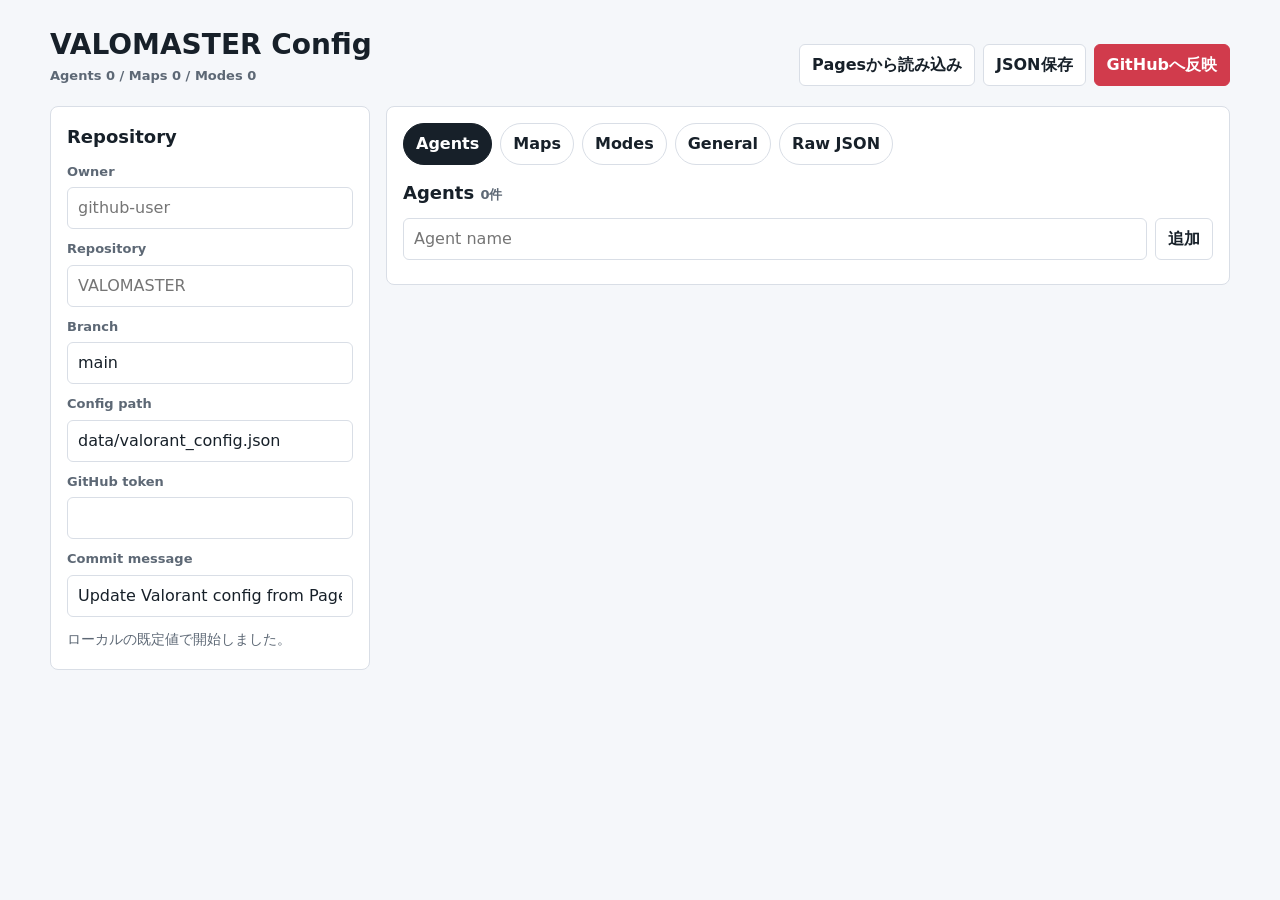
==== docs/index.html @ 6f4d8130 "Initial CyLine app" ====
<!doctype html>
<html lang="ja">
  <head>
    <meta charset="utf-8">
    <meta name="viewport" content="width=device-width, initial-scale=1">
    <title>VALOMASTER Config</title>
    <style>
      :root {
        color-scheme: light;
        --ink: #172029;
        --muted: #5d6875;
        --line: #d9dee6;
        --surface: #ffffff;
        --panel: #f5f7fa;
        --accent: #d13b4c;
        --accent-dark: #9f2230;
        --focus: #0b6bcb;
        --ok: #1d7f4f;
        --bad: #b3261e;
      }

      * {
        box-sizing: border-box;
      }

      body {
        margin: 0;
        background: var(--panel);
        color: var(--ink);
        font-family: system-ui, -apple-system, BlinkMacSystemFont, "Segoe UI", sans-serif;
        line-height: 1.5;
      }

      main {
        width: min(1180px, calc(100% - 32px));
        margin: 0 auto;
        padding: 24px 0 40px;
      }

      header {
        display: flex;
        align-items: end;
        justify-content: space-between;
        gap: 16px;
        margin-bottom: 20px;
      }

      h1 {
        margin: 0;
        font-size: 28px;
        font-weight: 760;
        letter-spacing: 0;
      }

      h2 {
        margin: 0 0 12px;
        font-size: 18px;
        letter-spacing: 0;
      }

      h3 {
        margin: 16px 0 8px;
        font-size: 15px;
        letter-spacing: 0;
      }

      .toolbar {
        display: flex;
        flex-wrap: wrap;
        gap: 8px;
        justify-content: flex-end;
      }

      .layout {
        display: grid;
        grid-template-columns: 320px minmax(0, 1fr);
        gap: 16px;
        align-items: start;
      }

      section,
      aside {
        background: var(--surface);
        border: 1px solid var(--line);
        border-radius: 8px;
        padding: 16px;
      }

      label {
        display: block;
        margin: 10px 0 6px;
        color: var(--muted);
        font-size: 13px;
        font-weight: 650;
      }

      input,
      select,
      textarea {
        width: 100%;
        min-height: 40px;
        border: 1px solid var(--line);
        border-radius: 6px;
        background: #fff;
        color: var(--ink);
        font: inherit;
        padding: 8px 10px;
      }

      textarea {
        min-height: 260px;
        resize: vertical;
        font-family: ui-monospace, SFMono-Regular, Consolas, "Liberation Mono", monospace;
        font-size: 13px;
      }

      input:focus,
      select:focus,
      textarea:focus,
      button:focus {
        outline: 3px solid color-mix(in srgb, var(--focus) 24%, transparent);
        outline-offset: 1px;
      }

      button {
        min-height: 38px;
        border: 1px solid var(--line);
        border-radius: 6px;
        background: #fff;
        color: var(--ink);
        font: inherit;
        font-weight: 650;
        padding: 8px 12px;
        cursor: pointer;
      }

      button.primary {
        border-color: var(--accent);
        background: var(--accent);
        color: #fff;
      }

      button.primary:hover {
        background: var(--accent-dark);
      }

      button:hover {
        border-color: #aab3bf;
      }

      button:disabled {
        opacity: 0.5;
        cursor: not-allowed;
      }

      .grid {
        display: grid;
        grid-template-columns: repeat(2, minmax(0, 1fr));
        gap: 12px;
      }

      .tabs {
        display: flex;
        flex-wrap: wrap;
        gap: 8px;
        margin-bottom: 14px;
      }

      .tab {
        border-radius: 999px;
      }

      .tab[aria-selected="true"] {
        border-color: var(--ink);
        background: var(--ink);
        color: #fff;
      }

      .add-row,
      .mode-row,
      .item-row {
        display: grid;
        gap: 8px;
        margin-bottom: 8px;
      }

      .add-row {
        grid-template-columns: minmax(0, 1fr) auto;
      }

      .mode-row {
        grid-template-columns: minmax(0, 1fr) minmax(0, 1fr) auto;
      }

      .item-row {
        grid-template-columns: minmax(0, 1fr) auto;
      }

      .danger {
        color: var(--bad);
      }

      .status {
        min-height: 24px;
        margin-top: 12px;
        color: var(--muted);
        font-size: 14px;
      }

      .status.ok {
        color: var(--ok);
      }

      .status.bad {
        color: var(--bad);
      }

      .count {
        color: var(--muted);
        font-size: 13px;
        font-weight: 650;
      }

      .hidden {
        display: none;
      }

      @media (max-width: 820px) {
        main {
          width: min(100% - 20px, 1180px);
          padding-top: 16px;
        }

        header,
        .layout {
          display: block;
        }

        .toolbar {
          justify-content: flex-start;
          margin-top: 12px;
        }

        aside {
          margin-bottom: 14px;
        }

        .grid,
        .mode-row {
          grid-template-columns: 1fr;
        }
      }
    </style>
  </head>
  <body>
    <main>
      <header>
        <div>
          <h1>VALOMASTER Config</h1>
          <div class="count" id="summaryText">未読み込み</div>
        </div>
        <div class="toolbar">
          <button id="loadPublicButton" type="button">Pagesから読み込み</button>
          <button id="downloadButton" type="button">JSON保存</button>
          <button class="primary" id="commitButton" type="button">GitHubへ反映</button>
        </div>
      </header>

      <div class="layout">
        <aside>
          <h2>Repository</h2>
          <label for="ownerInput">Owner</label>
          <input id="ownerInput" autocomplete="organization" placeholder="github-user">

          <label for="repoInput">Repository</label>
          <input id="repoInput" autocomplete="off" placeholder="VALOMASTER">

          <label for="branchInput">Branch</label>
          <input id="branchInput" autocomplete="off" value="main">

          <label for="pathInput">Config path</label>
          <input id="pathInput" autocomplete="off" value="data/valorant_config.json">

          <label for="tokenInput">GitHub token</label>
          <input id="tokenInput" type="password" autocomplete="off">

          <label for="messageInput">Commit message</label>
          <input id="messageInput" autocomplete="off" value="Update Valorant config from Pages editor">

          <div class="status" id="statusText"></div>
        </aside>

        <section>
          <div class="tabs" role="tablist" aria-label="編集カテゴリ">
            <button class="tab" id="agentsTab" type="button" role="tab" aria-selected="true">Agents</button>
            <button class="tab" id="mapsTab" type="button" role="tab" aria-selected="false">Maps</button>
            <button class="tab" id="modesTab" type="button" role="tab" aria-selected="false">Modes</button>
            <button class="tab" id="generalTab" type="button" role="tab" aria-selected="false">General</button>
            <button class="tab" id="rawTab" type="button" role="tab" aria-selected="false">Raw JSON</button>
          </div>

          <div id="agentsPanel">
            <h2>Agents <span class="count" id="agentsCount"></span></h2>
            <div class="add-row">
              <input id="agentInput" placeholder="Agent name">
              <button id="addAgentButton" type="button">追加</button>
            </div>
            <div id="agentsList"></div>
          </div>

          <div class="hidden" id="mapsPanel">
            <h2>Maps <span class="count" id="mapsCount"></span></h2>
            <div class="add-row">
              <input id="mapInput" placeholder="Map name">
              <button id="addMapButton" type="button">追加</button>
            </div>
            <div id="mapsList"></div>
          </div>

          <div class="hidden" id="modesPanel">
            <h2>Modes <span class="count" id="modesCount"></span></h2>
            <div class="mode-row">
              <input id="modeLabelInput" placeholder="Label">
              <input id="modeValueInput" placeholder="Value">
              <button id="addModeButton" type="button">追加</button>
            </div>
            <div id="modesList"></div>
          </div>

          <div class="hidden" id="generalPanel">
            <h2>General</h2>
            <div class="grid">
              <div>
                <label for="roleNameInput">Role name</label>
                <input id="roleNameInput">
              </div>
              <div>
                <label for="customModeValueInput">Custom mode value</label>
                <input id="customModeValueInput">
              </div>
              <div>
                <label for="maxPlayersInput">Max selected players</label>
                <input id="maxPlayersInput" type="number" min="1" max="25">
              </div>
              <div>
                <label for="pageSizeInput">Player select page size</label>
                <input id="pageSizeInput" type="number" min="1" max="25">
              </div>
              <div>
                <label for="timeoutInput">Setup timeout seconds</label>
                <input id="timeoutInput" type="number" min="1">
              </div>
              <div>
                <label for="noteMaxInput">Note max length</label>
                <input id="noteMaxInput" type="number" min="1" max="1000">
              </div>
            </div>
          </div>

          <div class="hidden" id="rawPanel">
            <h2>Raw JSON</h2>
            <textarea id="rawJsonInput" spellcheck="false"></textarea>
          </div>
        </section>
      </div>
    </main>

    <script>
      const defaultConfig = {
        role_name: "Valorant Player",
        custom_mode_value: "custom",
        max_selected_players: 10,
        player_select_page_size: 25,
        setup_timeout_seconds: 180,
        note_max_length: 1000,
        modes: [],
        maps: [],
        agents: []
      };

      const state = {
        config: structuredClone(defaultConfig),
        activePanel: "agents",
        remoteSha: null
      };

      const elements = {
        ownerInput: document.querySelector("#ownerInput"),
        repoInput: document.querySelector("#repoInput"),
        branchInput: document.querySelector("#branchInput"),
        pathInput: document.querySelector("#pathInput"),
        tokenInput: document.querySelector("#tokenInput"),
        messageInput: document.querySelector("#messageInput"),
        statusText: document.querySelector("#statusText"),
        summaryText: document.querySelector("#summaryText"),
        agentsList: document.querySelector("#agentsList"),
        mapsList: document.querySelector("#mapsList"),
        modesList: document.querySelector("#modesList"),
        agentsCount: document.querySelector("#agentsCount"),
        mapsCount: document.querySelector("#mapsCount"),
        modesCount: document.querySelector("#modesCount"),
        agentInput: document.querySelector("#agentInput"),
        mapInput: document.querySelector("#mapInput"),
        modeLabelInput: document.querySelector("#modeLabelInput"),
        modeValueInput: document.querySelector("#modeValueInput"),
        roleNameInput: document.querySelector("#roleNameInput"),
        customModeValueInput: document.querySelector("#customModeValueInput"),
        maxPlayersInput: document.querySelector("#maxPlayersInput"),
        pageSizeInput: document.querySelector("#pageSizeInput"),
        timeoutInput: document.querySelector("#timeoutInput"),
        noteMaxInput: document.querySelector("#noteMaxInput"),
        rawJsonInput: document.querySelector("#rawJsonInput")
      };

      function setStatus(message, tone = "") {
        elements.statusText.textContent = message;
        elements.statusText.className = `status ${tone}`.trim();
      }

      function cleanText(value) {
        return String(value ?? "").trim();
      }

      function toPositiveInteger(value, fallback) {
        const parsedValue = Number.parseInt(value, 10);
        if (!Number.isFinite(parsedValue) || parsedValue < 1) {
          return fallback;
        }
        return parsedValue;
      }

      function uniqueValues(values) {
        const seenValues = new Set();
        const uniqueItems = [];
        for (const value of values) {
          const cleanedValue = cleanText(value);
          const key = cleanedValue.toLocaleLowerCase();
          if (!cleanedValue || seenValues.has(key)) {
            continue;
          }
          seenValues.add(key);
          uniqueItems.push(cleanedValue);
        }
        return uniqueItems;
      }

      function normalizeConfig(rawConfig) {
        const nextConfig = { ...defaultConfig, ...rawConfig };
        nextConfig.modes = Array.isArray(rawConfig.modes) ? rawConfig.modes : [];
        nextConfig.modes = nextConfig.modes
          .map((mode) => ({
            label: cleanText(mode.label),
            value: cleanText(mode.value)
          }))
          .filter((mode) => mode.label && mode.value);
        nextConfig.maps = uniqueValues(Array.isArray(rawConfig.maps) ? rawConfig.maps : []);
        nextConfig.agents = uniqueValues(Array.isArray(rawConfig.agents) ? rawConfig.agents : []);
        nextConfig.role_name = cleanText(nextConfig.role_name) || defaultConfig.role_name;
        nextConfig.custom_mode_value = cleanText(nextConfig.custom_mode_value) || defaultConfig.custom_mode_value;
        nextConfig.max_selected_players = Math.min(
          25,
          toPositiveInteger(nextConfig.max_selected_players, defaultConfig.max_selected_players)
        );
        nextConfig.player_select_page_size = Math.min(
          25,
          toPositiveInteger(nextConfig.player_select_page_size, defaultConfig.player_select_page_size)
        );
        nextConfig.setup_timeout_seconds = toPositiveInteger(
          nextConfig.setup_timeout_seconds,
          defaultConfig.setup_timeout_seconds
        );
        nextConfig.note_max_length = Math.min(
          1000,
          toPositiveInteger(nextConfig.note_max_length, defaultConfig.note_max_length)
        );
        return nextConfig;
      }

      function readGeneralInputs() {
        state.config.role_name = cleanText(elements.roleNameInput.value) || defaultConfig.role_name;
        state.config.custom_mode_value = cleanText(elements.customModeValueInput.value) || defaultConfig.custom_mode_value;
        state.config.max_selected_players = Math.min(
          25,
          toPositiveInteger(elements.maxPlayersInput.value, defaultConfig.max_selected_players)
        );
        state.config.player_select_page_size = Math.min(
          25,
          toPositiveInteger(elements.pageSizeInput.value, defaultConfig.player_select_page_size)
        );
        state.config.setup_timeout_seconds = toPositiveInteger(
          elements.timeoutInput.value,
          defaultConfig.setup_timeout_seconds
        );
        state.config.note_max_length = Math.min(
          1000,
          toPositiveInteger(elements.noteMaxInput.value, defaultConfig.note_max_length)
        );
      }

      function applyRawJsonIfActive() {
        if (state.activePanel !== "raw") {
          return true;
        }

        try {
          state.config = normalizeConfig(JSON.parse(elements.rawJsonInput.value));
          return true;
        } catch (error) {
          setStatus(`JSONの形式が正しくありません: ${error.message}`, "bad");
          return false;
        }
      }

      function renderItemList(container, items, onChange, onRemove) {
        container.replaceChildren();
        items.forEach((item, itemIndex) => {
          const row = document.createElement("div");
          row.className = "item-row";

          const input = document.createElement("input");
          input.value = item;
          input.addEventListener("input", () => {
            onChange(itemIndex, input.value);
          });

          const removeButton = document.createElement("button");
          removeButton.type = "button";
          removeButton.className = "danger";
          removeButton.textContent = "削除";
          removeButton.addEventListener("click", () => onRemove(itemIndex));

          row.append(input, removeButton);
          container.append(row);
        });
      }

      function renderModesList() {
        elements.modesList.replaceChildren();
        state.config.modes.forEach((mode, modeIndex) => {
          const row = document.createElement("div");
          row.className = "mode-row";

          const labelInput = document.createElement("input");
          labelInput.value = mode.label;
          labelInput.addEventListener("input", () => {
            state.config.modes[modeIndex].label = labelInput.value;
            renderRawJson();
          });

          const valueInput = document.createElement("input");
          valueInput.value = mode.value;
          valueInput.addEventListener("input", () => {
            state.config.modes[modeIndex].value = valueInput.value;
            renderRawJson();
          });

          const removeButton = document.createElement("button");
          removeButton.type = "button";
          removeButton.className = "danger";
          removeButton.textContent = "削除";
          removeButton.addEventListener("click", () => {
            state.config.modes.splice(modeIndex, 1);
            renderAll();
          });

          row.append(labelInput, valueInput, removeButton);
          elements.modesList.append(row);
        });
      }

      function renderGeneral() {
        elements.roleNameInput.value = state.config.role_name;
        elements.customModeValueInput.value = state.config.custom_mode_value;
        elements.maxPlayersInput.value = state.config.max_selected_players;
        elements.pageSizeInput.value = state.config.player_select_page_size;
        elements.timeoutInput.value = state.config.setup_timeout_seconds;
        elements.noteMaxInput.value = state.config.note_max_length;
      }

      function renderRawJson() {
        elements.rawJsonInput.value = JSON.stringify(state.config, null, 2);
      }

      function renderSummary() {
        elements.agentsCount.textContent = `${state.config.agents.length}件`;
        elements.mapsCount.textContent = `${state.config.maps.length}件`;
        elements.modesCount.textContent = `${state.config.modes.length}件`;
        elements.summaryText.textContent =
          `Agents ${state.config.agents.length} / Maps ${state.config.maps.length} / Modes ${state.config.modes.length}`;
      }

      function renderAll() {
        state.config = normalizeConfig(state.config);
        renderItemList(
          elements.agentsList,
          state.config.agents,
          (index, value) => {
            state.config.agents[index] = value;
            renderRawJson();
          },
          (index) => {
            state.config.agents.splice(index, 1);
            renderAll();
          }
        );
        renderItemList(
          elements.mapsList,
          state.config.maps,
          (index, value) => {
            state.config.maps[index] = value;
            renderRawJson();
          },
          (index) => {
            state.config.maps.splice(index, 1);
            renderAll();
          }
        );
        renderModesList();
        renderGeneral();
        renderRawJson();
        renderSummary();
      }

      function switchPanel(panelName) {
        readGeneralInputs();
        if (!applyRawJsonIfActive()) {
          return;
        }

        state.activePanel = panelName;
        for (const panel of ["agents", "maps", "modes", "general", "raw"]) {
          document.querySelector(`#${panel}Panel`).classList.toggle("hidden", panel !== panelName);
          document.querySelector(`#${panel}Tab`).setAttribute("aria-selected", String(panel === panelName));
        }
        renderAll();
      }

      function addSimpleItem(fieldName, inputElement) {
        const nextValue = cleanText(inputElement.value);
        if (!nextValue) {
          return;
        }
        state.config[fieldName].push(nextValue);
        inputElement.value = "";
        renderAll();
      }

      function encodeBase64Utf8(text) {
        const bytes = new TextEncoder().encode(text);
        let binaryText = "";
        for (const byte of bytes) {
          binaryText += String.fromCharCode(byte);
        }
        return btoa(binaryText);
      }

      function decodeBase64Utf8(text) {
        const binaryText = atob(text.replace(/\s/g, ""));
        const bytes = new Uint8Array(binaryText.length);
        for (let index = 0; index < binaryText.length; index += 1) {
          bytes[index] = binaryText.charCodeAt(index);
        }
        return new TextDecoder().decode(bytes);
      }

      function getRepositorySettings() {
        const settings = {
          owner: cleanText(elements.ownerInput.value),
          repo: cleanText(elements.repoInput.value),
          branch: cleanText(elements.branchInput.value) || "main",
          path: cleanText(elements.pathInput.value) || "data/valorant_config.json",
          token: elements.tokenInput.value,
          message: cleanText(elements.messageInput.value) || "Update Valorant config from Pages editor"
        };
        localStorage.setItem("valomaster-pages-settings", JSON.stringify({
          owner: settings.owner,
          repo: settings.repo,
          branch: settings.branch,
          path: settings.path,
          message: settings.message
        }));
        return settings;
      }

      function restoreRepositorySettings() {
        const savedSettings = localStorage.getItem("valomaster-pages-settings");
        if (!savedSettings) {
          return;
        }

        try {
          const settings = JSON.parse(savedSettings);
          elements.ownerInput.value = settings.owner || "";
          elements.repoInput.value = settings.repo || "";
          elements.branchInput.value = settings.branch || "main";
          elements.pathInput.value = settings.path || "data/valorant_config.json";
          elements.messageInput.value = settings.message || "Update Valorant config from Pages editor";
        } catch {
          localStorage.removeItem("valomaster-pages-settings");
        }
      }

      function createGitHubHeaders(token) {
        const headers = {
          Accept: "application/vnd.github+json",
          "X-GitHub-Api-Version": "2026-03-10"
        };
        if (token) {
          headers.Authorization = `Bearer ${token}`;
        }
        return headers;
      }

      async function fetchGitHubConfig(settings) {
        const url = new URL(`https://api.github.com/repos/${settings.owner}/${settings.repo}/contents/${settings.path}`);
        url.searchParams.set("ref", settings.branch);
        const response = await fetch(url, {
          headers: createGitHubHeaders(settings.token)
        });
        if (!response.ok) {
          throw new Error(`GitHubから読み込めませんでした: ${response.status}`);
        }

        const payload = await response.json();
        state.remoteSha = payload.sha;
        return JSON.parse(decodeBase64Utf8(payload.content));
      }

      async function commitGitHubConfig(settings) {
        if (!settings.owner || !settings.repo || !settings.token) {
          throw new Error("Owner、Repository、GitHub token を入力してください。");
        }

        const currentConfig = await fetchGitHubConfig(settings);
        state.config = normalizeConfig({ ...currentConfig, ...state.config });
        const content = encodeBase64Utf8(`${JSON.stringify(state.config, null, 2)}\n`);
        const response = await fetch(
          `https://api.github.com/repos/${settings.owner}/${settings.repo}/contents/${settings.path}`,
          {
            method: "PUT",
            headers: createGitHubHeaders(settings.token),
            body: JSON.stringify({
              message: settings.message,
              content,
              sha: state.remoteSha,
              branch: settings.branch
            })
          }
        );

        if (!response.ok) {
          const errorText = await response.text();
          throw new Error(`GitHubへ反映できませんでした: ${response.status} ${errorText}`);
        }

        const payload = await response.json();
        state.remoteSha = payload.content.sha;
      }

      async function loadPublicConfig() {
        const response = await fetch("data/valorant_config.json", { cache: "no-store" });
        if (!response.ok) {
          throw new Error(`Pagesから読み込めませんでした: ${response.status}`);
        }
        return response.json();
      }

      function downloadJson() {
        readGeneralInputs();
        if (!applyRawJsonIfActive()) {
          return;
        }

        state.config = normalizeConfig(state.config);
        const blob = new Blob([`${JSON.stringify(state.config, null, 2)}\n`], {
          type: "application/json"
        });
        const link = document.createElement("a");
        link.href = URL.createObjectURL(blob);
        link.download = "valorant_config.json";
        link.click();
        URL.revokeObjectURL(link.href);
      }

      document.querySelectorAll(".tab").forEach((tabButton) => {
        tabButton.addEventListener("click", () => {
          switchPanel(tabButton.id.replace("Tab", ""));
        });
      });

      document.querySelector("#loadPublicButton").addEventListener("click", async () => {
        try {
          state.config = normalizeConfig(await loadPublicConfig());
          state.remoteSha = null;
          renderAll();
          setStatus("Pagesから読み込みました。", "ok");
        } catch (error) {
          setStatus(error.message, "bad");
        }
      });

      document.querySelector("#downloadButton").addEventListener("click", downloadJson);

      document.querySelector("#commitButton").addEventListener("click", async () => {
        readGeneralInputs();
        if (!applyRawJsonIfActive()) {
          return;
        }

        try {
          await commitGitHubConfig(getRepositorySettings());
          renderAll();
          setStatus("GitHubへ反映しました。", "ok");
        } catch (error) {
          setStatus(error.message, "bad");
        }
      });

      document.querySelector("#addAgentButton").addEventListener("click", () => {
        addSimpleItem("agents", elements.agentInput);
      });

      document.querySelector("#addMapButton").addEventListener("click", () => {
        addSimpleItem("maps", elements.mapInput);
      });

      document.querySelector("#addModeButton").addEventListener("click", () => {
        const label = cleanText(elements.modeLabelInput.value);
        const value = cleanText(elements.modeValueInput.value);
        if (!label || !value) {
          return;
        }
        state.config.modes.push({ label, value });
        elements.modeLabelInput.value = "";
        elements.modeValueInput.value = "";
        renderAll();
      });

      [
        elements.roleNameInput,
        elements.customModeValueInput,
        elements.maxPlayersInput,
        elements.pageSizeInput,
        elements.timeoutInput,
        elements.noteMaxInput
      ].forEach((inputElement) => {
        inputElement.addEventListener("input", () => {
          readGeneralInputs();
          renderRawJson();
          renderSummary();
        });
      });

      restoreRepositorySettings();
      renderAll();
      loadPublicConfig()
        .then((config) => {
          state.config = normalizeConfig(config);
          renderAll();
          setStatus("Pages設定を読み込みました。", "ok");
        })
        .catch(() => {
          setStatus("ローカルの既定値で開始しました。");
        });
    </script>
  </body>
</html>
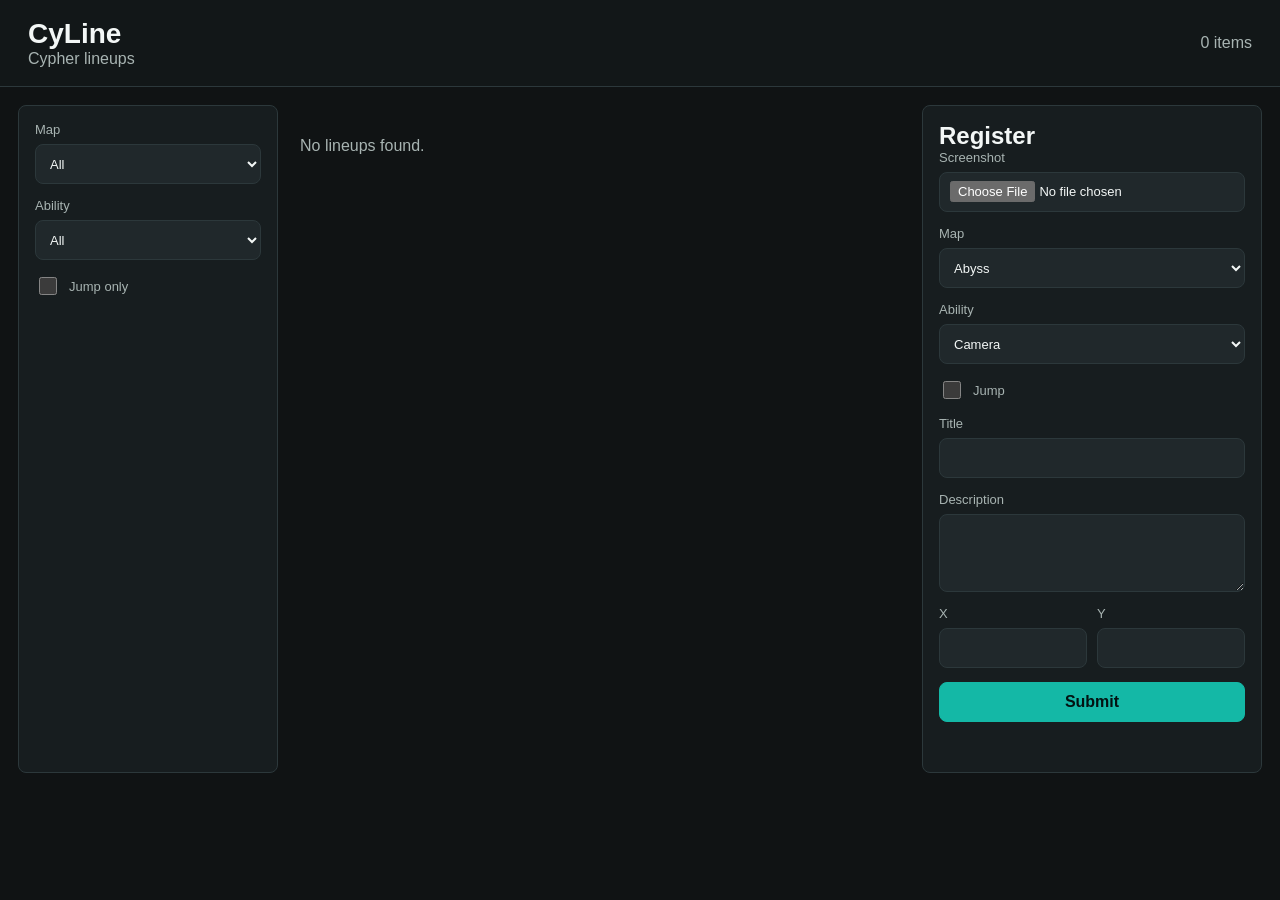
==== commit a702fcb1: "Initial CyLine app" ====
--- a/docs/index.html
+++ b/docs/index.html
@@ -3,865 +3,103 @@
   <head>
     <meta charset="utf-8">
     <meta name="viewport" content="width=device-width, initial-scale=1">
-    <title>VALOMASTER Config</title>
-    <style>
-      :root {
-        color-scheme: light;
-        --ink: #172029;
-        --muted: #5d6875;
-        --line: #d9dee6;
-        --surface: #ffffff;
-        --panel: #f5f7fa;
-        --accent: #d13b4c;
-        --accent-dark: #9f2230;
-        --focus: #0b6bcb;
-        --ok: #1d7f4f;
-        --bad: #b3261e;
-      }
-
-      * {
-        box-sizing: border-box;
-      }
-
-      body {
-        margin: 0;
-        background: var(--panel);
-        color: var(--ink);
-        font-family: system-ui, -apple-system, BlinkMacSystemFont, "Segoe UI", sans-serif;
-        line-height: 1.5;
-      }
-
-      main {
-        width: min(1180px, calc(100% - 32px));
-        margin: 0 auto;
-        padding: 24px 0 40px;
-      }
-
-      header {
-        display: flex;
-        align-items: end;
-        justify-content: space-between;
-        gap: 16px;
-        margin-bottom: 20px;
-      }
-
-      h1 {
-        margin: 0;
-        font-size: 28px;
-        font-weight: 760;
-        letter-spacing: 0;
-      }
-
-      h2 {
-        margin: 0 0 12px;
-        font-size: 18px;
-        letter-spacing: 0;
-      }
-
-      h3 {
-        margin: 16px 0 8px;
-        font-size: 15px;
-        letter-spacing: 0;
-      }
-
-      .toolbar {
-        display: flex;
-        flex-wrap: wrap;
-        gap: 8px;
-        justify-content: flex-end;
-      }
-
-      .layout {
-        display: grid;
-        grid-template-columns: 320px minmax(0, 1fr);
-        gap: 16px;
-        align-items: start;
-      }
-
-      section,
-      aside {
-        background: var(--surface);
-        border: 1px solid var(--line);
-        border-radius: 8px;
-        padding: 16px;
-      }
-
-      label {
-        display: block;
-        margin: 10px 0 6px;
-        color: var(--muted);
-        font-size: 13px;
-        font-weight: 650;
-      }
-
-      input,
-      select,
-      textarea {
-        width: 100%;
-        min-height: 40px;
-        border: 1px solid var(--line);
-        border-radius: 6px;
-        background: #fff;
-        color: var(--ink);
-        font: inherit;
-        padding: 8px 10px;
-      }
-
-      textarea {
-        min-height: 260px;
-        resize: vertical;
-        font-family: ui-monospace, SFMono-Regular, Consolas, "Liberation Mono", monospace;
-        font-size: 13px;
-      }
-
-      input:focus,
-      select:focus,
-      textarea:focus,
-      button:focus {
-        outline: 3px solid color-mix(in srgb, var(--focus) 24%, transparent);
-        outline-offset: 1px;
-      }
-
-      button {
-        min-height: 38px;
-        border: 1px solid var(--line);
-        border-radius: 6px;
-        background: #fff;
-        color: var(--ink);
-        font: inherit;
-        font-weight: 650;
-        padding: 8px 12px;
-        cursor: pointer;
-      }
-
-      button.primary {
-        border-color: var(--accent);
-        background: var(--accent);
-        color: #fff;
-      }
-
-      button.primary:hover {
-        background: var(--accent-dark);
-      }
-
-      button:hover {
-        border-color: #aab3bf;
-      }
-
-      button:disabled {
-        opacity: 0.5;
-        cursor: not-allowed;
-      }
-
-      .grid {
-        display: grid;
-        grid-template-columns: repeat(2, minmax(0, 1fr));
-        gap: 12px;
-      }
-
-      .tabs {
-        display: flex;
-        flex-wrap: wrap;
-        gap: 8px;
-        margin-bottom: 14px;
-      }
-
-      .tab {
-        border-radius: 999px;
-      }
-
-      .tab[aria-selected="true"] {
-        border-color: var(--ink);
-        background: var(--ink);
-        color: #fff;
-      }
-
-      .add-row,
-      .mode-row,
-      .item-row {
-        display: grid;
-        gap: 8px;
-        margin-bottom: 8px;
-      }
-
-      .add-row {
-        grid-template-columns: minmax(0, 1fr) auto;
-      }
-
-      .mode-row {
-        grid-template-columns: minmax(0, 1fr) minmax(0, 1fr) auto;
-      }
-
-      .item-row {
-        grid-template-columns: minmax(0, 1fr) auto;
-      }
-
-      .danger {
-        color: var(--bad);
-      }
-
-      .status {
-        min-height: 24px;
-        margin-top: 12px;
-        color: var(--muted);
-        font-size: 14px;
-      }
-
-      .status.ok {
-        color: var(--ok);
-      }
-
-      .status.bad {
-        color: var(--bad);
-      }
-
-      .count {
-        color: var(--muted);
-        font-size: 13px;
-        font-weight: 650;
-      }
-
-      .hidden {
-        display: none;
-      }
-
-      @media (max-width: 820px) {
-        main {
-          width: min(100% - 20px, 1180px);
-          padding-top: 16px;
-        }
-
-        header,
-        .layout {
-          display: block;
-        }
-
-        .toolbar {
-          justify-content: flex-start;
-          margin-top: 12px;
-        }
-
-        aside {
-          margin-bottom: 14px;
-        }
-
-        .grid,
-        .mode-row {
-          grid-template-columns: 1fr;
-        }
-      }
-    </style>
+    <title>CyLine</title>
+    <link rel="stylesheet" href="styles.css">
   </head>
   <body>
-    <main>
-      <header>
-        <div>
-          <h1>VALOMASTER Config</h1>
-          <div class="count" id="summaryText">未読み込み</div>
-        </div>
-        <div class="toolbar">
-          <button id="loadPublicButton" type="button">Pagesから読み込み</button>
-          <button id="downloadButton" type="button">JSON保存</button>
-          <button class="primary" id="commitButton" type="button">GitHubへ反映</button>
-        </div>
-      </header>
+    <header class="topbar">
+      <div>
+        <h1>CyLine</h1>
+        <p>Cypher lineups</p>
+      </div>
+      <div class="status" id="statusText">Loading</div>
+    </header>
 
-      <div class="layout">
-        <aside>
-          <h2>Repository</h2>
-          <label for="ownerInput">Owner</label>
-          <input id="ownerInput" autocomplete="organization" placeholder="github-user">
+    <main class="layout">
+      <section class="panel filters">
+        <label>
+          Map
+          <select id="mapFilter"></select>
+        </label>
+        <label>
+          Ability
+          <select id="abilityFilter">
+            <option value="">All</option>
+            <option value="camera">Camera</option>
+            <option value="cage">Cyber Cage</option>
+            <option value="wire">Trapwire</option>
+          </select>
+        </label>
+        <label class="checkbox-row">
+          <input type="checkbox" id="jumpFilter">
+          Jump only
+        </label>
+      </section>
 
-          <label for="repoInput">Repository</label>
-          <input id="repoInput" autocomplete="off" placeholder="VALOMASTER">
+      <section class="content">
+        <div class="lineup-grid" id="lineupGrid"></div>
+      </section>
 
-          <label for="branchInput">Branch</label>
-          <input id="branchInput" autocomplete="off" value="main">
-
-          <label for="pathInput">Config path</label>
-          <input id="pathInput" autocomplete="off" value="data/valorant_config.json">
-
-          <label for="tokenInput">GitHub token</label>
-          <input id="tokenInput" type="password" autocomplete="off">
-
-          <label for="messageInput">Commit message</label>
-          <input id="messageInput" autocomplete="off" value="Update Valorant config from Pages editor">
-
-          <div class="status" id="statusText"></div>
-        </aside>
-
-        <section>
-          <div class="tabs" role="tablist" aria-label="編集カテゴリ">
-            <button class="tab" id="agentsTab" type="button" role="tab" aria-selected="true">Agents</button>
-            <button class="tab" id="mapsTab" type="button" role="tab" aria-selected="false">Maps</button>
-            <button class="tab" id="modesTab" type="button" role="tab" aria-selected="false">Modes</button>
-            <button class="tab" id="generalTab" type="button" role="tab" aria-selected="false">General</button>
-            <button class="tab" id="rawTab" type="button" role="tab" aria-selected="false">Raw JSON</button>
+      <section class="panel register-panel">
+        <h2>Register</h2>
+        <form id="registerForm">
+          <label>
+            Screenshot
+            <input type="file" name="screenshot" accept="image/png,image/jpeg,image/webp" required>
+          </label>
+          <label>
+            Map
+            <select name="map" id="registerMap" required></select>
+          </label>
+          <label>
+            Ability
+            <select name="ability" required>
+              <option value="camera">Camera</option>
+              <option value="cage">Cyber Cage</option>
+              <option value="wire">Trapwire</option>
+            </select>
+          </label>
+          <label class="checkbox-row">
+            <input type="checkbox" name="jump">
+            Jump
+          </label>
+          <label>
+            Title
+            <input type="text" name="title" maxlength="120">
+          </label>
+          <label>
+            Description
+            <textarea name="description" rows="4" maxlength="1200"></textarea>
+          </label>
+          <div class="coordinate-row">
+            <label>
+              X
+              <input type="number" name="position_x" min="0" max="100" step="0.01">
+            </label>
+            <label>
+              Y
+              <input type="number" name="position_y" min="0" max="100" step="0.01">
+            </label>
           </div>
-
-          <div id="agentsPanel">
-            <h2>Agents <span class="count" id="agentsCount"></span></h2>
-            <div class="add-row">
-              <input id="agentInput" placeholder="Agent name">
-              <button id="addAgentButton" type="button">追加</button>
-            </div>
-            <div id="agentsList"></div>
-          </div>
-
-          <div class="hidden" id="mapsPanel">
-            <h2>Maps <span class="count" id="mapsCount"></span></h2>
-            <div class="add-row">
-              <input id="mapInput" placeholder="Map name">
-              <button id="addMapButton" type="button">追加</button>
-            </div>
-            <div id="mapsList"></div>
-          </div>
-
-          <div class="hidden" id="modesPanel">
-            <h2>Modes <span class="count" id="modesCount"></span></h2>
-            <div class="mode-row">
-              <input id="modeLabelInput" placeholder="Label">
-              <input id="modeValueInput" placeholder="Value">
-              <button id="addModeButton" type="button">追加</button>
-            </div>
-            <div id="modesList"></div>
-          </div>
-
-          <div class="hidden" id="generalPanel">
-            <h2>General</h2>
-            <div class="grid">
-              <div>
-                <label for="roleNameInput">Role name</label>
-                <input id="roleNameInput">
-              </div>
-              <div>
-                <label for="customModeValueInput">Custom mode value</label>
-                <input id="customModeValueInput">
-              </div>
-              <div>
-                <label for="maxPlayersInput">Max selected players</label>
-                <input id="maxPlayersInput" type="number" min="1" max="25">
-              </div>
-              <div>
-                <label for="pageSizeInput">Player select page size</label>
-                <input id="pageSizeInput" type="number" min="1" max="25">
-              </div>
-              <div>
-                <label for="timeoutInput">Setup timeout seconds</label>
-                <input id="timeoutInput" type="number" min="1">
-              </div>
-              <div>
-                <label for="noteMaxInput">Note max length</label>
-                <input id="noteMaxInput" type="number" min="1" max="1000">
-              </div>
-            </div>
-          </div>
-
-          <div class="hidden" id="rawPanel">
-            <h2>Raw JSON</h2>
-            <textarea id="rawJsonInput" spellcheck="false"></textarea>
-          </div>
-        </section>
-      </div>
+          <button type="submit">Submit</button>
+          <p class="form-result" id="formResult"></p>
+        </form>
+      </section>
     </main>
 
-    <script>
-      const defaultConfig = {
-        role_name: "Valorant Player",
-        custom_mode_value: "custom",
-        max_selected_players: 10,
-        player_select_page_size: 25,
-        setup_timeout_seconds: 180,
-        note_max_length: 1000,
-        modes: [],
-        maps: [],
-        agents: []
-      };
+    <dialog id="detailDialog">
+      <article class="detail">
+        <button class="close-button" id="closeDialog" aria-label="Close">x</button>
+        <img id="detailImage" alt="">
+        <div>
+          <h2 id="detailTitle"></h2>
+          <dl id="detailMeta"></dl>
+          <p id="detailDescription"></p>
+        </div>
+      </article>
+    </dialog>
 
-      const state = {
-        config: structuredClone(defaultConfig),
-        activePanel: "agents",
-        remoteSha: null
-      };
-
-      const elements = {
-        ownerInput: document.querySelector("#ownerInput"),
-        repoInput: document.querySelector("#repoInput"),
-        branchInput: document.querySelector("#branchInput"),
-        pathInput: document.querySelector("#pathInput"),
-        tokenInput: document.querySelector("#tokenInput"),
-        messageInput: document.querySelector("#messageInput"),
-        statusText: document.querySelector("#statusText"),
-        summaryText: document.querySelector("#summaryText"),
-        agentsList: document.querySelector("#agentsList"),
-        mapsList: document.querySelector("#mapsList"),
-        modesList: document.querySelector("#modesList"),
-        agentsCount: document.querySelector("#agentsCount"),
-        mapsCount: document.querySelector("#mapsCount"),
-        modesCount: document.querySelector("#modesCount"),
-        agentInput: document.querySelector("#agentInput"),
-        mapInput: document.querySelector("#mapInput"),
-        modeLabelInput: document.querySelector("#modeLabelInput"),
-        modeValueInput: document.querySelector("#modeValueInput"),
-        roleNameInput: document.querySelector("#roleNameInput"),
-        customModeValueInput: document.querySelector("#customModeValueInput"),
-        maxPlayersInput: document.querySelector("#maxPlayersInput"),
-        pageSizeInput: document.querySelector("#pageSizeInput"),
-        timeoutInput: document.querySelector("#timeoutInput"),
-        noteMaxInput: document.querySelector("#noteMaxInput"),
-        rawJsonInput: document.querySelector("#rawJsonInput")
-      };
-
-      function setStatus(message, tone = "") {
-        elements.statusText.textContent = message;
-        elements.statusText.className = `status ${tone}`.trim();
-      }
-
-      function cleanText(value) {
-        return String(value ?? "").trim();
-      }
-
-      function toPositiveInteger(value, fallback) {
-        const parsedValue = Number.parseInt(value, 10);
-        if (!Number.isFinite(parsedValue) || parsedValue < 1) {
-          return fallback;
-        }
-        return parsedValue;
-      }
-
-      function uniqueValues(values) {
-        const seenValues = new Set();
-        const uniqueItems = [];
-        for (const value of values) {
-          const cleanedValue = cleanText(value);
-          const key = cleanedValue.toLocaleLowerCase();
-          if (!cleanedValue || seenValues.has(key)) {
-            continue;
-          }
-          seenValues.add(key);
-          uniqueItems.push(cleanedValue);
-        }
-        return uniqueItems;
-      }
-
-      function normalizeConfig(rawConfig) {
-        const nextConfig = { ...defaultConfig, ...rawConfig };
-        nextConfig.modes = Array.isArray(rawConfig.modes) ? rawConfig.modes : [];
-        nextConfig.modes = nextConfig.modes
-          .map((mode) => ({
-            label: cleanText(mode.label),
-            value: cleanText(mode.value)
-          }))
-          .filter((mode) => mode.label && mode.value);
-        nextConfig.maps = uniqueValues(Array.isArray(rawConfig.maps) ? rawConfig.maps : []);
-        nextConfig.agents = uniqueValues(Array.isArray(rawConfig.agents) ? rawConfig.agents : []);
-        nextConfig.role_name = cleanText(nextConfig.role_name) || defaultConfig.role_name;
-        nextConfig.custom_mode_value = cleanText(nextConfig.custom_mode_value) || defaultConfig.custom_mode_value;
-        nextConfig.max_selected_players = Math.min(
-          25,
-          toPositiveInteger(nextConfig.max_selected_players, defaultConfig.max_selected_players)
-        );
-        nextConfig.player_select_page_size = Math.min(
-          25,
-          toPositiveInteger(nextConfig.player_select_page_size, defaultConfig.player_select_page_size)
-        );
-        nextConfig.setup_timeout_seconds = toPositiveInteger(
-          nextConfig.setup_timeout_seconds,
-          defaultConfig.setup_timeout_seconds
-        );
-        nextConfig.note_max_length = Math.min(
-          1000,
-          toPositiveInteger(nextConfig.note_max_length, defaultConfig.note_max_length)
-        );
-        return nextConfig;
-      }
-
-      function readGeneralInputs() {
-        state.config.role_name = cleanText(elements.roleNameInput.value) || defaultConfig.role_name;
-        state.config.custom_mode_value = cleanText(elements.customModeValueInput.value) || defaultConfig.custom_mode_value;
-        state.config.max_selected_players = Math.min(
-          25,
-          toPositiveInteger(elements.maxPlayersInput.value, defaultConfig.max_selected_players)
-        );
-        state.config.player_select_page_size = Math.min(
-          25,
-          toPositiveInteger(elements.pageSizeInput.value, defaultConfig.player_select_page_size)
-        );
-        state.config.setup_timeout_seconds = toPositiveInteger(
-          elements.timeoutInput.value,
-          defaultConfig.setup_timeout_seconds
-        );
-        state.config.note_max_length = Math.min(
-          1000,
-          toPositiveInteger(elements.noteMaxInput.value, defaultConfig.note_max_length)
-        );
-      }
-
-      function applyRawJsonIfActive() {
-        if (state.activePanel !== "raw") {
-          return true;
-        }
-
-        try {
-          state.config = normalizeConfig(JSON.parse(elements.rawJsonInput.value));
-          return true;
-        } catch (error) {
-          setStatus(`JSONの形式が正しくありません: ${error.message}`, "bad");
-          return false;
-        }
-      }
-
-      function renderItemList(container, items, onChange, onRemove) {
-        container.replaceChildren();
-        items.forEach((item, itemIndex) => {
-          const row = document.createElement("div");
-          row.className = "item-row";
-
-          const input = document.createElement("input");
-          input.value = item;
-          input.addEventListener("input", () => {
-            onChange(itemIndex, input.value);
-          });
-
-          const removeButton = document.createElement("button");
-          removeButton.type = "button";
-          removeButton.className = "danger";
-          removeButton.textContent = "削除";
-          removeButton.addEventListener("click", () => onRemove(itemIndex));
-
-          row.append(input, removeButton);
-          container.append(row);
-        });
-      }
-
-      function renderModesList() {
-        elements.modesList.replaceChildren();
-        state.config.modes.forEach((mode, modeIndex) => {
-          const row = document.createElement("div");
-          row.className = "mode-row";
-
-          const labelInput = document.createElement("input");
-          labelInput.value = mode.label;
-          labelInput.addEventListener("input", () => {
-            state.config.modes[modeIndex].label = labelInput.value;
-            renderRawJson();
-          });
-
-          const valueInput = document.createElement("input");
-          valueInput.value = mode.value;
-          valueInput.addEventListener("input", () => {
-            state.config.modes[modeIndex].value = valueInput.value;
-            renderRawJson();
-          });
-
-          const removeButton = document.createElement("button");
-          removeButton.type = "button";
-          removeButton.className = "danger";
-          removeButton.textContent = "削除";
-          removeButton.addEventListener("click", () => {
-            state.config.modes.splice(modeIndex, 1);
-            renderAll();
-          });
-
-          row.append(labelInput, valueInput, removeButton);
-          elements.modesList.append(row);
-        });
-      }
-
-      function renderGeneral() {
-        elements.roleNameInput.value = state.config.role_name;
-        elements.customModeValueInput.value = state.config.custom_mode_value;
-        elements.maxPlayersInput.value = state.config.max_selected_players;
-        elements.pageSizeInput.value = state.config.player_select_page_size;
-        elements.timeoutInput.value = state.config.setup_timeout_seconds;
-        elements.noteMaxInput.value = state.config.note_max_length;
-      }
-
-      function renderRawJson() {
-        elements.rawJsonInput.value = JSON.stringify(state.config, null, 2);
-      }
-
-      function renderSummary() {
-        elements.agentsCount.textContent = `${state.config.agents.length}件`;
-        elements.mapsCount.textContent = `${state.config.maps.length}件`;
-        elements.modesCount.textContent = `${state.config.modes.length}件`;
-        elements.summaryText.textContent =
-          `Agents ${state.config.agents.length} / Maps ${state.config.maps.length} / Modes ${state.config.modes.length}`;
-      }
-
-      function renderAll() {
-        state.config = normalizeConfig(state.config);
-        renderItemList(
-          elements.agentsList,
-          state.config.agents,
-          (index, value) => {
-            state.config.agents[index] = value;
-            renderRawJson();
-          },
-          (index) => {
-            state.config.agents.splice(index, 1);
-            renderAll();
-          }
-        );
-        renderItemList(
-          elements.mapsList,
-          state.config.maps,
-          (index, value) => {
-            state.config.maps[index] = value;
-            renderRawJson();
-          },
-          (index) => {
-            state.config.maps.splice(index, 1);
-            renderAll();
-          }
-        );
-        renderModesList();
-        renderGeneral();
-        renderRawJson();
-        renderSummary();
-      }
-
-      function switchPanel(panelName) {
-        readGeneralInputs();
-        if (!applyRawJsonIfActive()) {
-          return;
-        }
-
-        state.activePanel = panelName;
-        for (const panel of ["agents", "maps", "modes", "general", "raw"]) {
-          document.querySelector(`#${panel}Panel`).classList.toggle("hidden", panel !== panelName);
-          document.querySelector(`#${panel}Tab`).setAttribute("aria-selected", String(panel === panelName));
-        }
-        renderAll();
-      }
-
-      function addSimpleItem(fieldName, inputElement) {
-        const nextValue = cleanText(inputElement.value);
-        if (!nextValue) {
-          return;
-        }
-        state.config[fieldName].push(nextValue);
-        inputElement.value = "";
-        renderAll();
-      }
-
-      function encodeBase64Utf8(text) {
-        const bytes = new TextEncoder().encode(text);
-        let binaryText = "";
-        for (const byte of bytes) {
-          binaryText += String.fromCharCode(byte);
-        }
-        return btoa(binaryText);
-      }
-
-      function decodeBase64Utf8(text) {
-        const binaryText = atob(text.replace(/\s/g, ""));
-        const bytes = new Uint8Array(binaryText.length);
-        for (let index = 0; index < binaryText.length; index += 1) {
-          bytes[index] = binaryText.charCodeAt(index);
-        }
-        return new TextDecoder().decode(bytes);
-      }
-
-      function getRepositorySettings() {
-        const settings = {
-          owner: cleanText(elements.ownerInput.value),
-          repo: cleanText(elements.repoInput.value),
-          branch: cleanText(elements.branchInput.value) || "main",
-          path: cleanText(elements.pathInput.value) || "data/valorant_config.json",
-          token: elements.tokenInput.value,
-          message: cleanText(elements.messageInput.value) || "Update Valorant config from Pages editor"
-        };
-        localStorage.setItem("valomaster-pages-settings", JSON.stringify({
-          owner: settings.owner,
-          repo: settings.repo,
-          branch: settings.branch,
-          path: settings.path,
-          message: settings.message
-        }));
-        return settings;
-      }
-
-      function restoreRepositorySettings() {
-        const savedSettings = localStorage.getItem("valomaster-pages-settings");
-        if (!savedSettings) {
-          return;
-        }
-
-        try {
-          const settings = JSON.parse(savedSettings);
-          elements.ownerInput.value = settings.owner || "";
-          elements.repoInput.value = settings.repo || "";
-          elements.branchInput.value = settings.branch || "main";
-          elements.pathInput.value = settings.path || "data/valorant_config.json";
-          elements.messageInput.value = settings.message || "Update Valorant config from Pages editor";
-        } catch {
-          localStorage.removeItem("valomaster-pages-settings");
-        }
-      }
-
-      function createGitHubHeaders(token) {
-        const headers = {
-          Accept: "application/vnd.github+json",
-          "X-GitHub-Api-Version": "2026-03-10"
-        };
-        if (token) {
-          headers.Authorization = `Bearer ${token}`;
-        }
-        return headers;
-      }
-
-      async function fetchGitHubConfig(settings) {
-        const url = new URL(`https://api.github.com/repos/${settings.owner}/${settings.repo}/contents/${settings.path}`);
-        url.searchParams.set("ref", settings.branch);
-        const response = await fetch(url, {
-          headers: createGitHubHeaders(settings.token)
-        });
-        if (!response.ok) {
-          throw new Error(`GitHubから読み込めませんでした: ${response.status}`);
-        }
-
-        const payload = await response.json();
-        state.remoteSha = payload.sha;
-        return JSON.parse(decodeBase64Utf8(payload.content));
-      }
-
-      async function commitGitHubConfig(settings) {
-        if (!settings.owner || !settings.repo || !settings.token) {
-          throw new Error("Owner、Repository、GitHub token を入力してください。");
-        }
-
-        const currentConfig = await fetchGitHubConfig(settings);
-        state.config = normalizeConfig({ ...currentConfig, ...state.config });
-        const content = encodeBase64Utf8(`${JSON.stringify(state.config, null, 2)}\n`);
-        const response = await fetch(
-          `https://api.github.com/repos/${settings.owner}/${settings.repo}/contents/${settings.path}`,
-          {
-            method: "PUT",
-            headers: createGitHubHeaders(settings.token),
-            body: JSON.stringify({
-              message: settings.message,
-              content,
-              sha: state.remoteSha,
-              branch: settings.branch
-            })
-          }
-        );
-
-        if (!response.ok) {
-          const errorText = await response.text();
-          throw new Error(`GitHubへ反映できませんでした: ${response.status} ${errorText}`);
-        }
-
-        const payload = await response.json();
-        state.remoteSha = payload.content.sha;
-      }
-
-      async function loadPublicConfig() {
-        const response = await fetch("data/valorant_config.json", { cache: "no-store" });
-        if (!response.ok) {
-          throw new Error(`Pagesから読み込めませんでした: ${response.status}`);
-        }
-        return response.json();
-      }
-
-      function downloadJson() {
-        readGeneralInputs();
-        if (!applyRawJsonIfActive()) {
-          return;
-        }
-
-        state.config = normalizeConfig(state.config);
-        const blob = new Blob([`${JSON.stringify(state.config, null, 2)}\n`], {
-          type: "application/json"
-        });
-        const link = document.createElement("a");
-        link.href = URL.createObjectURL(blob);
-        link.download = "valorant_config.json";
-        link.click();
-        URL.revokeObjectURL(link.href);
-      }
-
-      document.querySelectorAll(".tab").forEach((tabButton) => {
-        tabButton.addEventListener("click", () => {
-          switchPanel(tabButton.id.replace("Tab", ""));
-        });
-      });
-
-      document.querySelector("#loadPublicButton").addEventListener("click", async () => {
-        try {
-          state.config = normalizeConfig(await loadPublicConfig());
-          state.remoteSha = null;
-          renderAll();
-          setStatus("Pagesから読み込みました。", "ok");
-        } catch (error) {
-          setStatus(error.message, "bad");
-        }
-      });
-
-      document.querySelector("#downloadButton").addEventListener("click", downloadJson);
-
-      document.querySelector("#commitButton").addEventListener("click", async () => {
-        readGeneralInputs();
-        if (!applyRawJsonIfActive()) {
-          return;
-        }
-
-        try {
-          await commitGitHubConfig(getRepositorySettings());
-          renderAll();
-          setStatus("GitHubへ反映しました。", "ok");
-        } catch (error) {
-          setStatus(error.message, "bad");
-        }
-      });
-
-      document.querySelector("#addAgentButton").addEventListener("click", () => {
-        addSimpleItem("agents", elements.agentInput);
-      });
-
-      document.querySelector("#addMapButton").addEventListener("click", () => {
-        addSimpleItem("maps", elements.mapInput);
-      });
-
-      document.querySelector("#addModeButton").addEventListener("click", () => {
-        const label = cleanText(elements.modeLabelInput.value);
-        const value = cleanText(elements.modeValueInput.value);
-        if (!label || !value) {
-          return;
-        }
-        state.config.modes.push({ label, value });
-        elements.modeLabelInput.value = "";
-        elements.modeValueInput.value = "";
-        renderAll();
-      });
-
-      [
-        elements.roleNameInput,
-        elements.customModeValueInput,
-        elements.maxPlayersInput,
-        elements.pageSizeInput,
-        elements.timeoutInput,
-        elements.noteMaxInput
-      ].forEach((inputElement) => {
-        inputElement.addEventListener("input", () => {
-          readGeneralInputs();
-          renderRawJson();
-          renderSummary();
-        });
-      });
-
-      restoreRepositorySettings();
-      renderAll();
-      loadPublicConfig()
-        .then((config) => {
-          state.config = normalizeConfig(config);
-          renderAll();
-          setStatus("Pages設定を読み込みました。", "ok");
-        })
-        .catch(() => {
-          setStatus("ローカルの既定値で開始しました。");
-        });
-    </script>
+    <script src="config.js"></script>
+    <script src="app.js"></script>
   </body>
 </html>
--- a/docs/styles.css
+++ b/docs/styles.css
@@ -0,0 +1,283 @@
+:root {
+  color-scheme: dark;
+  --background: #101314;
+  --surface: #171d1f;
+  --surface-strong: #20282b;
+  --text: #f3f7f6;
+  --muted: #a8b4b2;
+  --accent: #2dd4bf;
+  --accent-strong: #14b8a6;
+  --danger: #fb7185;
+  --line: #2c383b;
+}
+
+* {
+  box-sizing: border-box;
+}
+
+body {
+  margin: 0;
+  min-height: 100vh;
+  background: var(--background);
+  color: var(--text);
+  font-family: Arial, "Yu Gothic", sans-serif;
+}
+
+.topbar {
+  min-height: 80px;
+  display: flex;
+  align-items: center;
+  justify-content: space-between;
+  gap: 16px;
+  padding: 18px 28px;
+  border-bottom: 1px solid var(--line);
+  background: #121718;
+}
+
+h1,
+h2,
+p {
+  margin: 0;
+}
+
+h1 {
+  font-size: 28px;
+  font-weight: 800;
+}
+
+.topbar p,
+.status,
+label,
+.card-meta,
+.detail dl,
+.form-result {
+  color: var(--muted);
+}
+
+.status {
+  min-width: 96px;
+  text-align: right;
+}
+
+.layout {
+  display: grid;
+  grid-template-columns: 260px minmax(0, 1fr) 340px;
+  gap: 18px;
+  padding: 18px;
+}
+
+.panel {
+  background: var(--surface);
+  border: 1px solid var(--line);
+  border-radius: 8px;
+  padding: 16px;
+}
+
+.filters,
+.register-panel form {
+  display: grid;
+  gap: 14px;
+  align-content: start;
+}
+
+label {
+  display: grid;
+  gap: 7px;
+  font-size: 13px;
+}
+
+select,
+input,
+textarea,
+button {
+  width: 100%;
+  min-height: 40px;
+  border: 1px solid var(--line);
+  border-radius: 8px;
+  background: var(--surface-strong);
+  color: var(--text);
+  font: inherit;
+}
+
+input,
+textarea,
+select {
+  padding: 8px 10px;
+}
+
+textarea {
+  resize: vertical;
+}
+
+button {
+  cursor: pointer;
+  border-color: var(--accent-strong);
+  background: var(--accent-strong);
+  color: #031312;
+  font-weight: 700;
+}
+
+button:disabled {
+  cursor: not-allowed;
+  opacity: 0.6;
+}
+
+.checkbox-row {
+  display: flex;
+  align-items: center;
+  gap: 9px;
+}
+
+.checkbox-row input {
+  width: 18px;
+  min-height: 18px;
+}
+
+.coordinate-row {
+  display: grid;
+  grid-template-columns: 1fr 1fr;
+  gap: 10px;
+}
+
+.lineup-grid {
+  display: grid;
+  grid-template-columns: repeat(auto-fill, minmax(230px, 1fr));
+  gap: 14px;
+}
+
+.lineup-card {
+  overflow: hidden;
+  border: 1px solid var(--line);
+  border-radius: 8px;
+  background: var(--surface);
+  cursor: pointer;
+}
+
+.lineup-card img {
+  width: 100%;
+  aspect-ratio: 16 / 9;
+  object-fit: cover;
+  display: block;
+  background: #0b0f10;
+}
+
+.card-body {
+  display: grid;
+  gap: 8px;
+  padding: 12px;
+}
+
+.card-title {
+  font-weight: 800;
+  overflow-wrap: anywhere;
+}
+
+.card-meta {
+  display: flex;
+  flex-wrap: wrap;
+  gap: 8px;
+  font-size: 12px;
+}
+
+.chip {
+  border: 1px solid var(--line);
+  border-radius: 999px;
+  padding: 3px 8px;
+}
+
+.empty {
+  color: var(--muted);
+  padding: 32px 4px;
+}
+
+dialog {
+  width: min(980px, calc(100vw - 28px));
+  border: 1px solid var(--line);
+  border-radius: 8px;
+  background: var(--surface);
+  color: var(--text);
+  padding: 0;
+}
+
+dialog::backdrop {
+  background: rgb(0 0 0 / 0.72);
+}
+
+.detail {
+  display: grid;
+  grid-template-columns: minmax(0, 1.4fr) minmax(260px, 0.8fr);
+  gap: 18px;
+  padding: 18px;
+  position: relative;
+}
+
+.detail img {
+  width: 100%;
+  border-radius: 8px;
+  object-fit: contain;
+  background: #0b0f10;
+}
+
+.detail dl {
+  display: grid;
+  grid-template-columns: max-content minmax(0, 1fr);
+  gap: 8px 12px;
+}
+
+.detail dt {
+  color: var(--muted);
+}
+
+.detail dd {
+  margin: 0;
+}
+
+.close-button {
+  position: absolute;
+  top: 8px;
+  right: 8px;
+  width: 34px;
+  min-height: 34px;
+  border-radius: 50%;
+}
+
+.form-result {
+  min-height: 20px;
+  overflow-wrap: anywhere;
+}
+
+.form-result.error {
+  color: var(--danger);
+}
+
+@media (max-width: 1100px) {
+  .layout {
+    grid-template-columns: 220px minmax(0, 1fr);
+  }
+
+  .register-panel {
+    grid-column: 1 / -1;
+  }
+}
+
+@media (max-width: 720px) {
+  .topbar {
+    align-items: flex-start;
+    flex-direction: column;
+    padding: 16px;
+  }
+
+  .status {
+    text-align: left;
+  }
+
+  .layout {
+    grid-template-columns: 1fr;
+    padding: 12px;
+  }
+
+  .detail {
+    grid-template-columns: 1fr;
+  }
+}
+
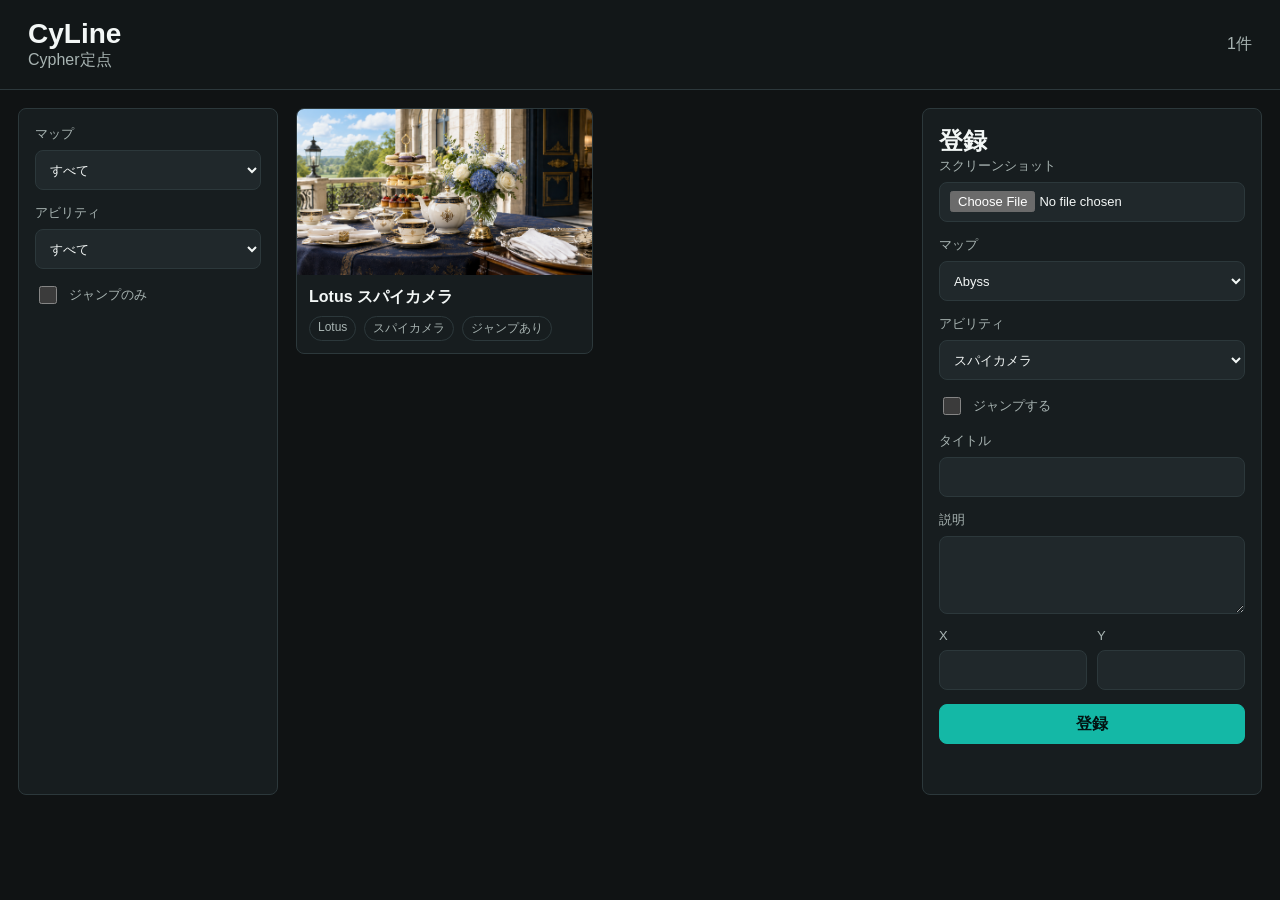
==== commit f0355f39: "Japanese UI and safe lineup URLs" ====
--- a/docs/index.html
+++ b/docs/index.html
@@ -3,36 +3,36 @@
   <head>
     <meta charset="utf-8">
     <meta name="viewport" content="width=device-width, initial-scale=1">
-    <title>CyLine</title>
+    <title>CyLine - Cypher定点</title>
     <link rel="stylesheet" href="styles.css">
   </head>
   <body>
     <header class="topbar">
       <div>
         <h1>CyLine</h1>
-        <p>Cypher lineups</p>
+        <p>Cypher定点</p>
       </div>
-      <div class="status" id="statusText">Loading</div>
+      <div class="status" id="statusText">読み込み中</div>
     </header>
 
     <main class="layout">
       <section class="panel filters">
         <label>
-          Map
+          マップ
           <select id="mapFilter"></select>
         </label>
         <label>
-          Ability
+          アビリティ
           <select id="abilityFilter">
-            <option value="">All</option>
-            <option value="camera">Camera</option>
-            <option value="cage">Cyber Cage</option>
-            <option value="wire">Trapwire</option>
+            <option value="">すべて</option>
+            <option value="camera">スパイカメラ</option>
+            <option value="cage">サイバーケージ</option>
+            <option value="wire">トラップワイヤー</option>
           </select>
         </label>
         <label class="checkbox-row">
           <input type="checkbox" id="jumpFilter">
-          Jump only
+          ジャンプのみ
         </label>
       </section>
 
@@ -41,34 +41,34 @@
       </section>
 
       <section class="panel register-panel">
-        <h2>Register</h2>
+        <h2>登録</h2>
         <form id="registerForm">
           <label>
-            Screenshot
+            スクリーンショット
             <input type="file" name="screenshot" accept="image/png,image/jpeg,image/webp" required>
           </label>
           <label>
-            Map
+            マップ
             <select name="map" id="registerMap" required></select>
           </label>
           <label>
-            Ability
+            アビリティ
             <select name="ability" required>
-              <option value="camera">Camera</option>
-              <option value="cage">Cyber Cage</option>
-              <option value="wire">Trapwire</option>
+              <option value="camera">スパイカメラ</option>
+              <option value="cage">サイバーケージ</option>
+              <option value="wire">トラップワイヤー</option>
             </select>
           </label>
           <label class="checkbox-row">
             <input type="checkbox" name="jump">
-            Jump
+            ジャンプする
           </label>
           <label>
-            Title
+            タイトル
             <input type="text" name="title" maxlength="120">
           </label>
           <label>
-            Description
+            説明
             <textarea name="description" rows="4" maxlength="1200"></textarea>
           </label>
           <div class="coordinate-row">
@@ -81,7 +81,7 @@
               <input type="number" name="position_y" min="0" max="100" step="0.01">
             </label>
           </div>
-          <button type="submit">Submit</button>
+          <button type="submit">登録</button>
           <p class="form-result" id="formResult"></p>
         </form>
       </section>
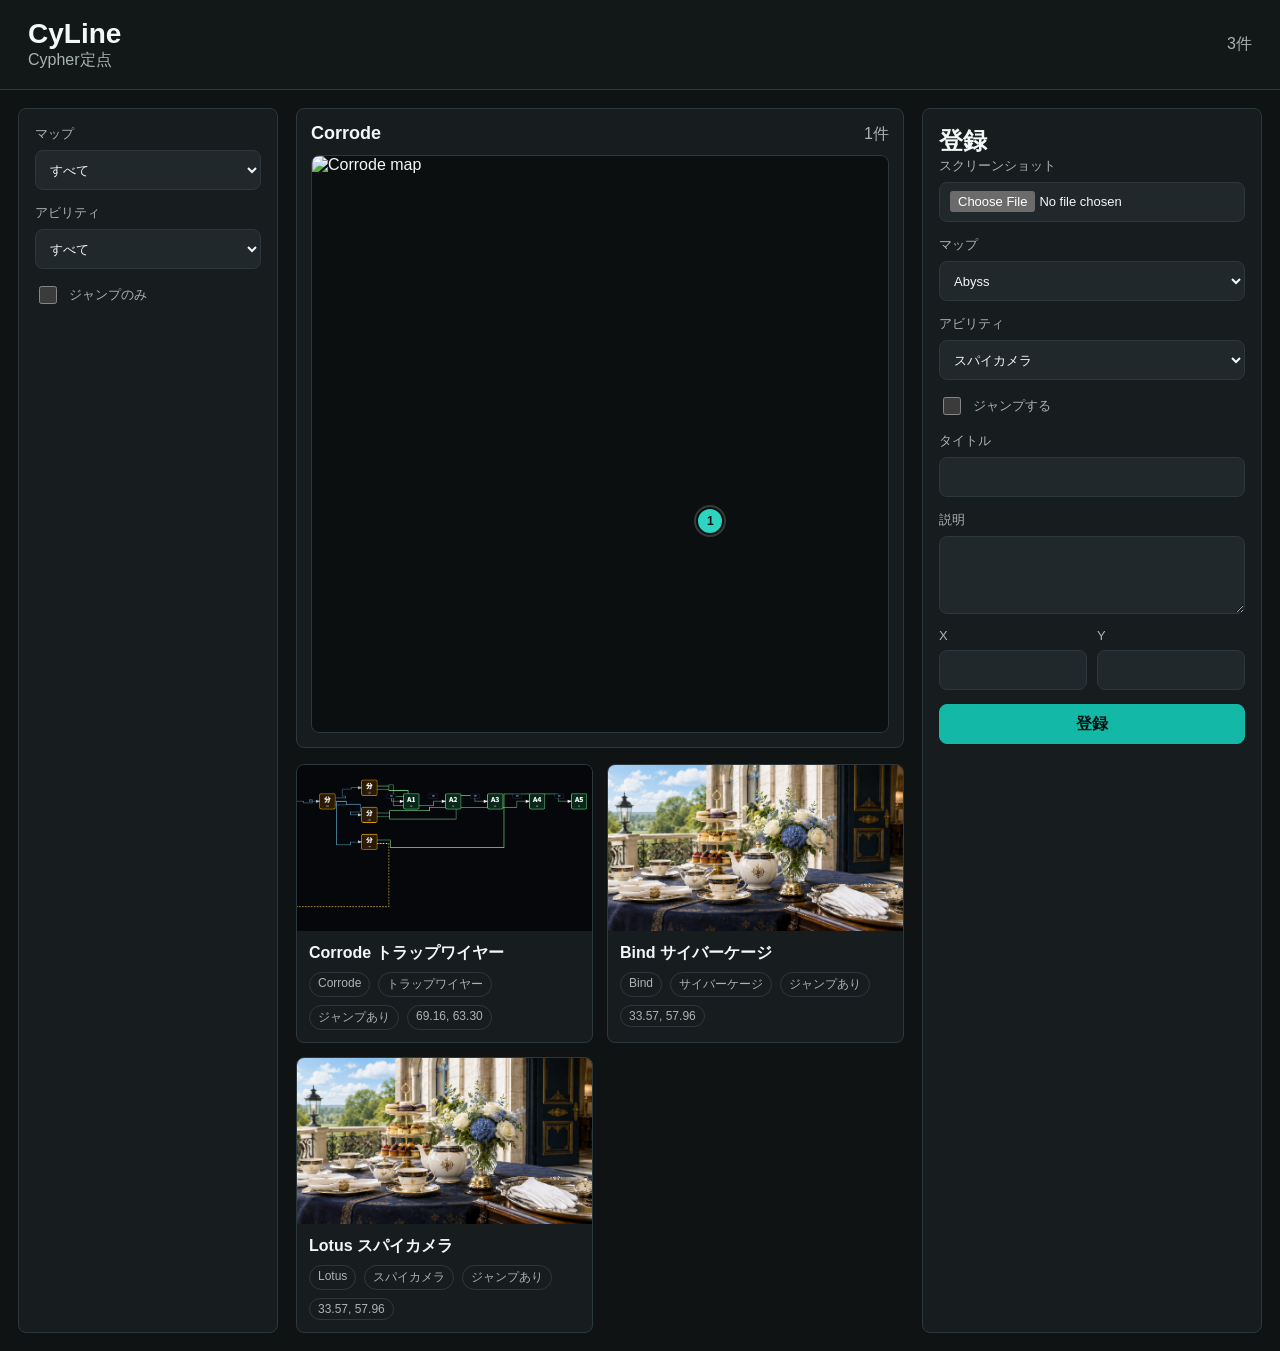
==== commit a3938967: "Add map-based lineup search and raw asset links" ====
--- a/docs/index.html
+++ b/docs/index.html
@@ -37,6 +37,16 @@
       </section>
 
       <section class="content">
+        <section class="map-panel">
+          <div class="map-header">
+            <h2 id="mapTitle">マップ</h2>
+            <p id="mapStatus">マップを選択してください</p>
+          </div>
+          <div class="map-stage" id="mapStage">
+            <img id="mapImage" alt="">
+            <div class="map-pins" id="mapPins"></div>
+          </div>
+        </section>
         <div class="lineup-grid" id="lineupGrid"></div>
       </section>
 
--- a/docs/styles.css
+++ b/docs/styles.css
@@ -145,6 +145,81 @@
   gap: 14px;
 }
 
+.content {
+  display: grid;
+  gap: 16px;
+  align-content: start;
+}
+
+.map-panel {
+  border: 1px solid var(--line);
+  border-radius: 8px;
+  background: var(--surface);
+  padding: 14px;
+}
+
+.map-header {
+  display: flex;
+  align-items: baseline;
+  justify-content: space-between;
+  gap: 12px;
+  margin-bottom: 10px;
+}
+
+.map-header h2 {
+  font-size: 18px;
+}
+
+.map-header p {
+  color: var(--muted);
+}
+
+.map-stage {
+  position: relative;
+  width: min(100%, 720px);
+  aspect-ratio: 1 / 1;
+  border: 1px solid var(--line);
+  border-radius: 8px;
+  overflow: hidden;
+  background: #0b0f10;
+}
+
+.map-stage img,
+.map-pins {
+  position: absolute;
+  inset: 0;
+  width: 100%;
+  height: 100%;
+}
+
+.map-stage img {
+  object-fit: contain;
+  transform-origin: center;
+}
+
+.map-pins {
+  pointer-events: none;
+}
+
+.map-pin {
+  position: absolute;
+  width: 28px;
+  min-height: 28px;
+  transform: translate(-50%, -50%);
+  border: 2px solid #031312;
+  border-radius: 50%;
+  background: var(--accent);
+  color: #031312;
+  font-size: 12px;
+  font-weight: 800;
+  pointer-events: auto;
+  box-shadow: 0 0 0 2px rgb(255 255 255 / 0.18);
+}
+
+.map-pin.needs-review {
+  background: #fbbf24;
+}
+
 .lineup-card {
   overflow: hidden;
   border: 1px solid var(--line);
@@ -280,4 +355,3 @@
     grid-template-columns: 1fr;
   }
 }
-
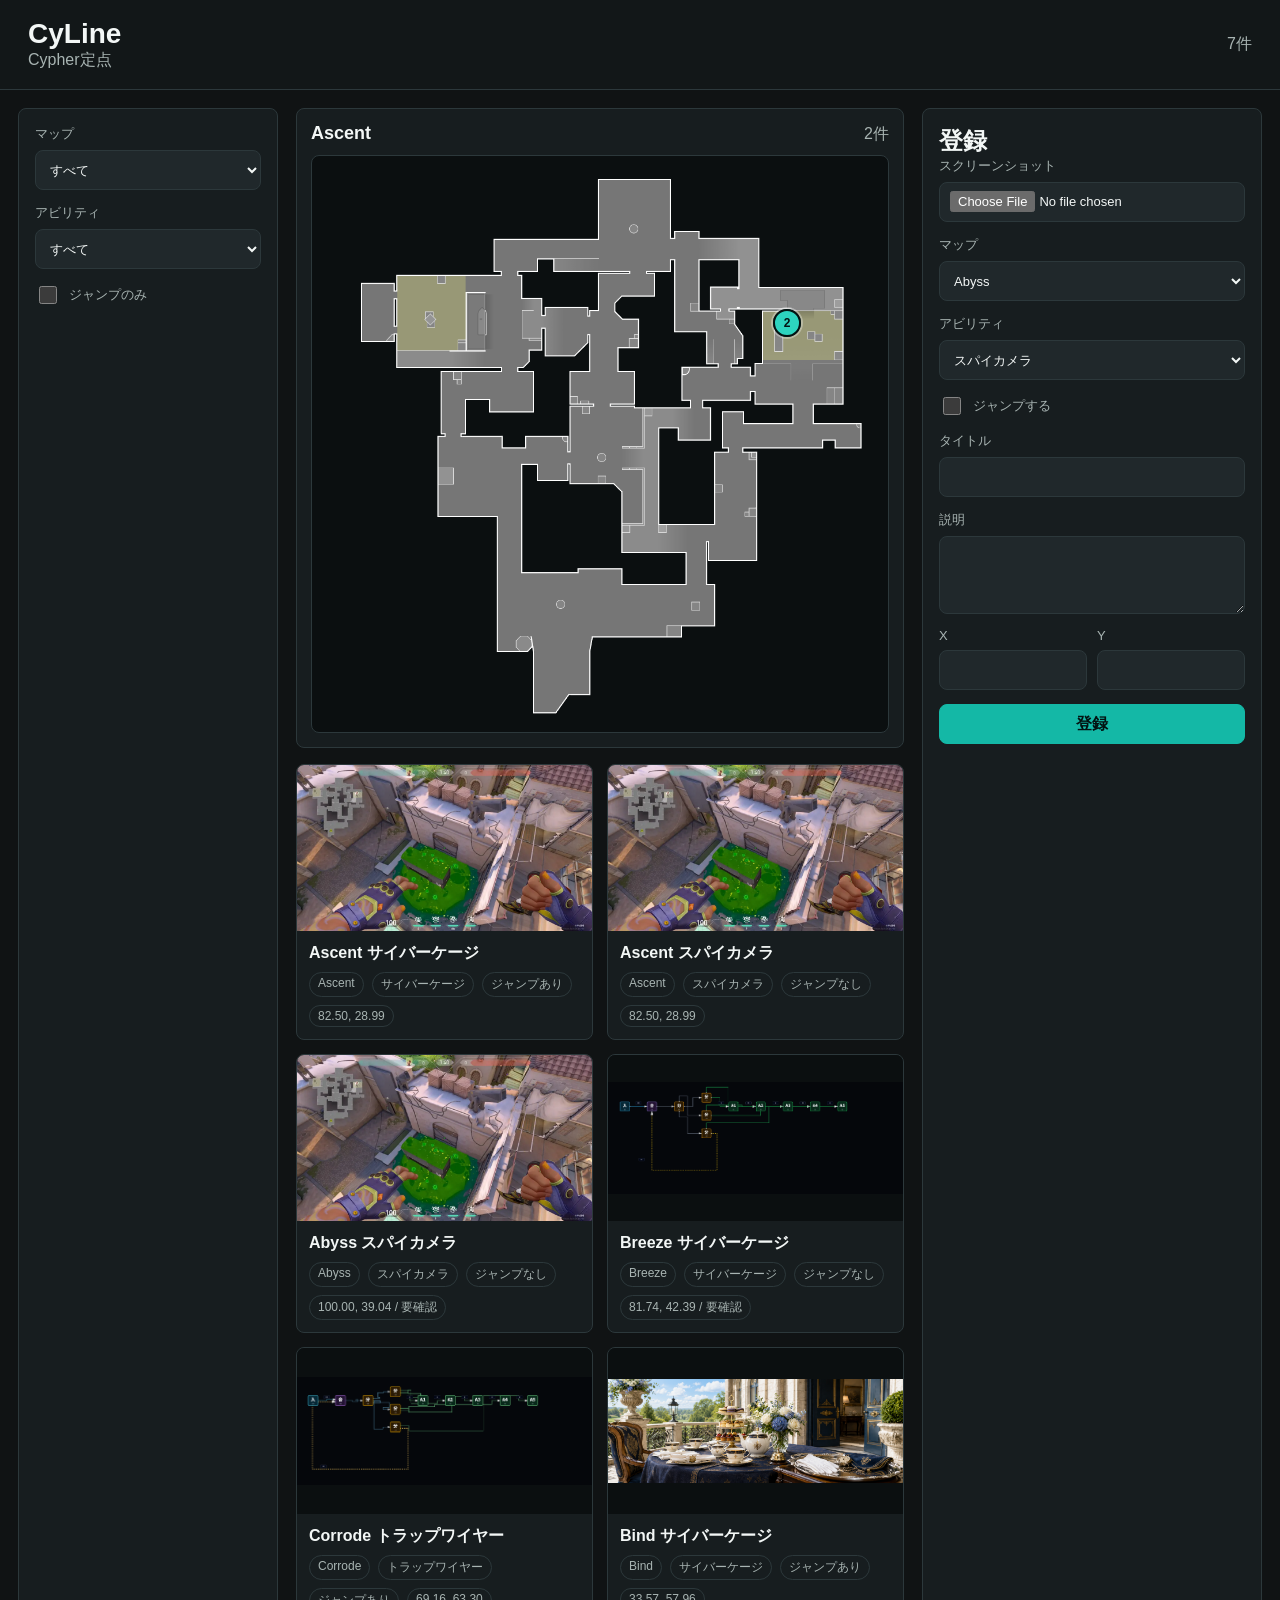
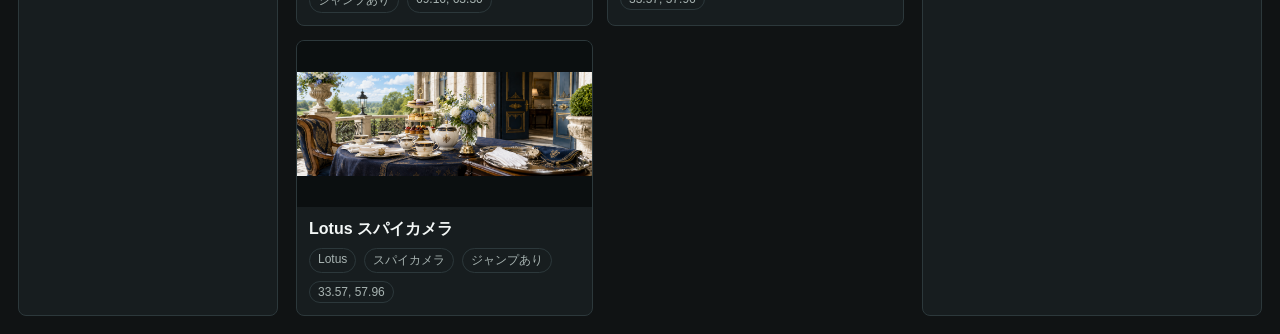
==== commit 3c6dd756: "Add reports and admin delete controls" ====
--- a/docs/index.html
+++ b/docs/index.html
@@ -105,6 +105,30 @@
           <h2 id="detailTitle"></h2>
           <dl id="detailMeta"></dl>
           <p id="detailDescription"></p>
+          <form class="report-form" id="reportForm">
+            <input type="hidden" name="lineup_id">
+            <h3>報告</h3>
+            <label>
+              理由
+              <select name="reason" required>
+                <option value="座標が違う">座標が違う</option>
+                <option value="画像が違う">画像が違う</option>
+                <option value="マップが違う">マップが違う</option>
+                <option value="重複">重複</option>
+                <option value="その他">その他</option>
+              </select>
+            </label>
+            <label>
+              内容
+              <textarea name="message" rows="3" maxlength="1200"></textarea>
+            </label>
+            <label>
+              名前
+              <input type="text" name="reporter_name" maxlength="120">
+            </label>
+            <button type="submit">報告</button>
+            <p class="form-result" id="reportResult"></p>
+          </form>
         </div>
       </article>
     </dialog>
--- a/docs/styles.css
+++ b/docs/styles.css
@@ -8,6 +8,7 @@
   --accent: #2dd4bf;
   --accent-strong: #14b8a6;
   --danger: #fb7185;
+  --danger-strong: #e11d48;
   --line: #2c383b;
 }
 
@@ -66,6 +67,13 @@
   padding: 18px;
 }
 
+.admin-layout {
+  display: grid;
+  grid-template-columns: 320px minmax(0, 1fr);
+  gap: 18px;
+  padding: 18px;
+}
+
 .panel {
   background: var(--surface);
   border: 1px solid var(--line);
@@ -137,6 +145,18 @@
   display: grid;
   grid-template-columns: 1fr 1fr;
   gap: 10px;
+}
+
+.button-row {
+  display: grid;
+  grid-template-columns: 1fr 120px;
+  gap: 10px;
+}
+
+.danger-button {
+  border-color: var(--danger-strong);
+  background: var(--danger-strong);
+  color: #fff7f8;
 }
 
 .lineup-grid {
@@ -220,6 +240,111 @@
   background: #fbbf24;
 }
 
+.map-pin.active {
+  outline: 3px solid var(--danger);
+  outline-offset: 2px;
+}
+
+.admin-list-panel {
+  display: grid;
+  gap: 14px;
+  align-content: start;
+}
+
+.admin-list {
+  display: grid;
+  gap: 8px;
+  max-height: calc(100vh - 480px);
+  overflow: auto;
+}
+
+.admin-list-item {
+  display: grid;
+  gap: 4px;
+  min-height: 58px;
+  padding: 10px;
+  border-color: var(--line);
+  background: var(--surface-strong);
+  color: var(--text);
+  text-align: left;
+}
+
+.admin-list-item.active {
+  border-color: var(--accent);
+  box-shadow: inset 3px 0 0 var(--accent);
+}
+
+.admin-list-item.unsupported-map {
+  border-color: #fbbf24;
+  box-shadow: inset 3px 0 0 #fbbf24;
+}
+
+.admin-list-item small {
+  color: var(--muted);
+}
+
+.admin-editor form {
+  display: grid;
+  gap: 14px;
+}
+
+.admin-editor-grid {
+  display: grid;
+  grid-template-columns: minmax(0, 1fr) 180px 180px 150px;
+  gap: 10px;
+}
+
+.admin-map-stage {
+  cursor: crosshair;
+}
+
+.admin-preview {
+  display: grid;
+  gap: 12px;
+}
+
+.admin-image-link {
+  display: block;
+  border: 1px solid var(--line);
+  border-radius: 8px;
+  overflow: hidden;
+  background: #0b0f10;
+}
+
+.admin-lineup-image {
+  display: block;
+  width: 100%;
+  max-height: 56vh;
+  object-fit: contain;
+}
+
+.admin-reports {
+  display: grid;
+  gap: 8px;
+  padding-top: 4px;
+  border-top: 1px solid var(--line);
+}
+
+.admin-reports h2 {
+  font-size: 16px;
+}
+
+.report-item {
+  display: grid;
+  gap: 4px;
+  min-height: 58px;
+  padding: 10px;
+  border-color: var(--line);
+  background: var(--surface-strong);
+  color: var(--text);
+  text-align: left;
+}
+
+.report-item small {
+  color: var(--muted);
+  overflow-wrap: anywhere;
+}
+
 .lineup-card {
   overflow: hidden;
   border: 1px solid var(--line);
@@ -231,7 +356,7 @@
 .lineup-card img {
   width: 100%;
   aspect-ratio: 16 / 9;
-  object-fit: cover;
+  object-fit: contain;
   display: block;
   background: #0b0f10;
 }
@@ -265,6 +390,10 @@
   padding: 32px 4px;
 }
 
+.compact-empty {
+  padding: 8px 0;
+}
+
 dialog {
   width: min(980px, calc(100vw - 28px));
   border: 1px solid var(--line);
@@ -288,9 +417,23 @@
 
 .detail img {
   width: 100%;
+  max-height: 72vh;
   border-radius: 8px;
   object-fit: contain;
   background: #0b0f10;
+}
+
+.report-form {
+  display: grid;
+  gap: 10px;
+  margin-top: 18px;
+  padding-top: 14px;
+  border-top: 1px solid var(--line);
+}
+
+.report-form h3 {
+  margin: 0;
+  font-size: 16px;
 }
 
 .detail dl {
@@ -330,6 +473,14 @@
     grid-template-columns: 220px minmax(0, 1fr);
   }
 
+  .admin-layout {
+    grid-template-columns: 260px minmax(0, 1fr);
+  }
+
+  .admin-editor-grid {
+    grid-template-columns: 1fr 1fr;
+  }
+
   .register-panel {
     grid-column: 1 / -1;
   }
@@ -351,7 +502,16 @@
     padding: 12px;
   }
 
+  .admin-layout {
+    grid-template-columns: 1fr;
+    padding: 12px;
+  }
+
   .detail {
     grid-template-columns: 1fr;
   }
-}
+
+  .button-row {
+    grid-template-columns: 1fr;
+  }
+}
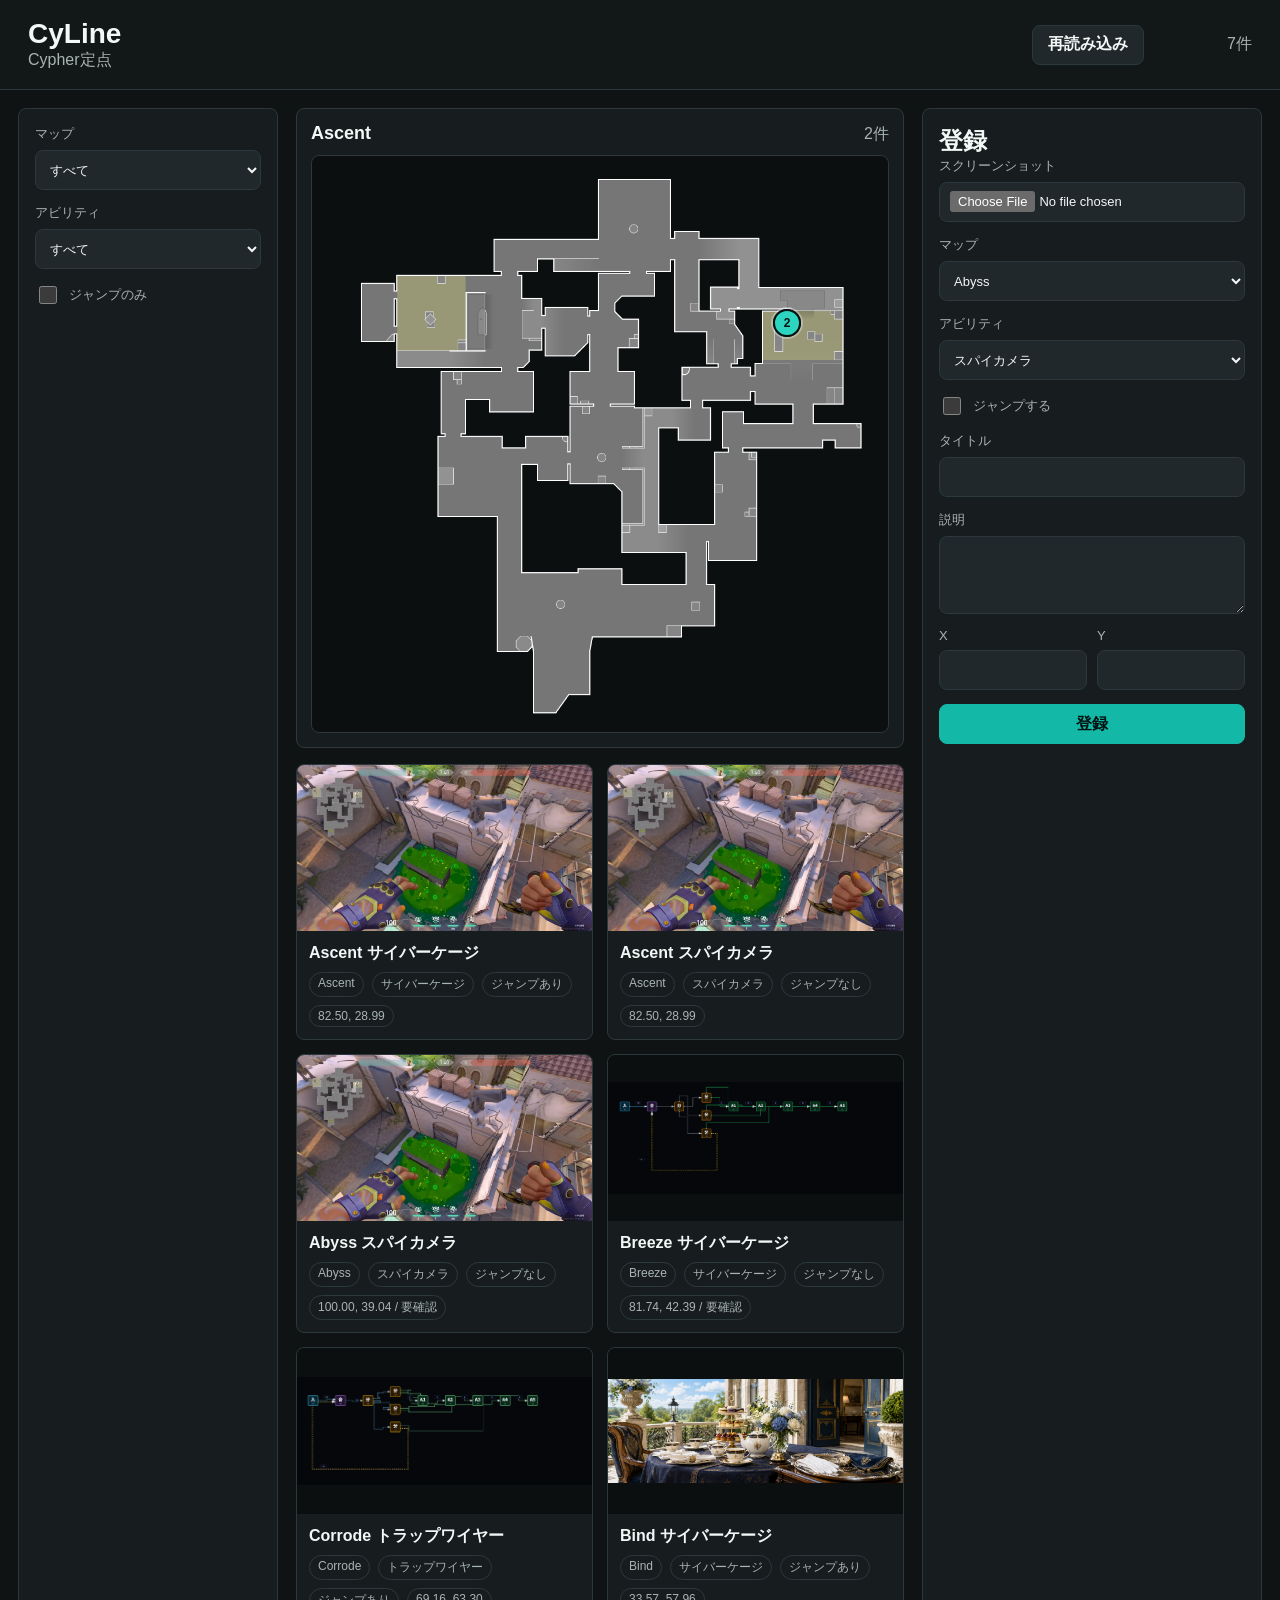
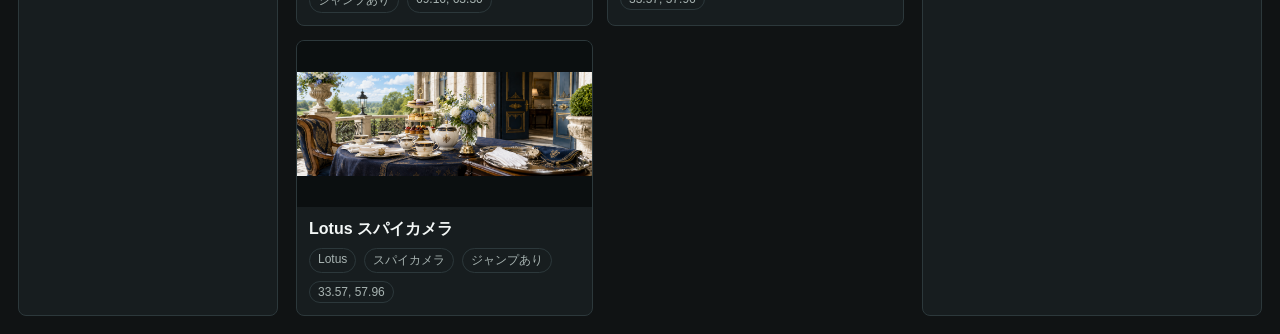
==== commit 5c2c7c93: "Improve admin API refresh handling" ====
--- a/docs/index.html
+++ b/docs/index.html
@@ -12,7 +12,10 @@
         <h1>CyLine</h1>
         <p>Cypher定点</p>
       </div>
-      <div class="status" id="statusText">読み込み中</div>
+      <div class="topbar-actions">
+        <button type="button" class="secondary-button" id="reloadButton">再読み込み</button>
+        <div class="status" id="statusText">読み込み中</div>
+      </div>
     </header>
 
     <main class="layout">
--- a/docs/styles.css
+++ b/docs/styles.css
@@ -60,6 +60,12 @@
   text-align: right;
 }
 
+.topbar-actions {
+  display: flex;
+  align-items: center;
+  gap: 12px;
+}
+
 .layout {
   display: grid;
   grid-template-columns: 260px minmax(0, 1fr) 340px;
@@ -128,6 +134,14 @@
 button:disabled {
   cursor: not-allowed;
   opacity: 0.6;
+}
+
+.secondary-button {
+  width: auto;
+  min-width: 112px;
+  border-color: var(--line);
+  background: var(--surface-strong);
+  color: var(--text);
 }
 
 .checkbox-row {
@@ -497,6 +511,12 @@
     text-align: left;
   }
 
+  .topbar-actions {
+    width: 100%;
+    align-items: flex-start;
+    flex-direction: column;
+  }
+
   .layout {
     grid-template-columns: 1fr;
     padding: 12px;
